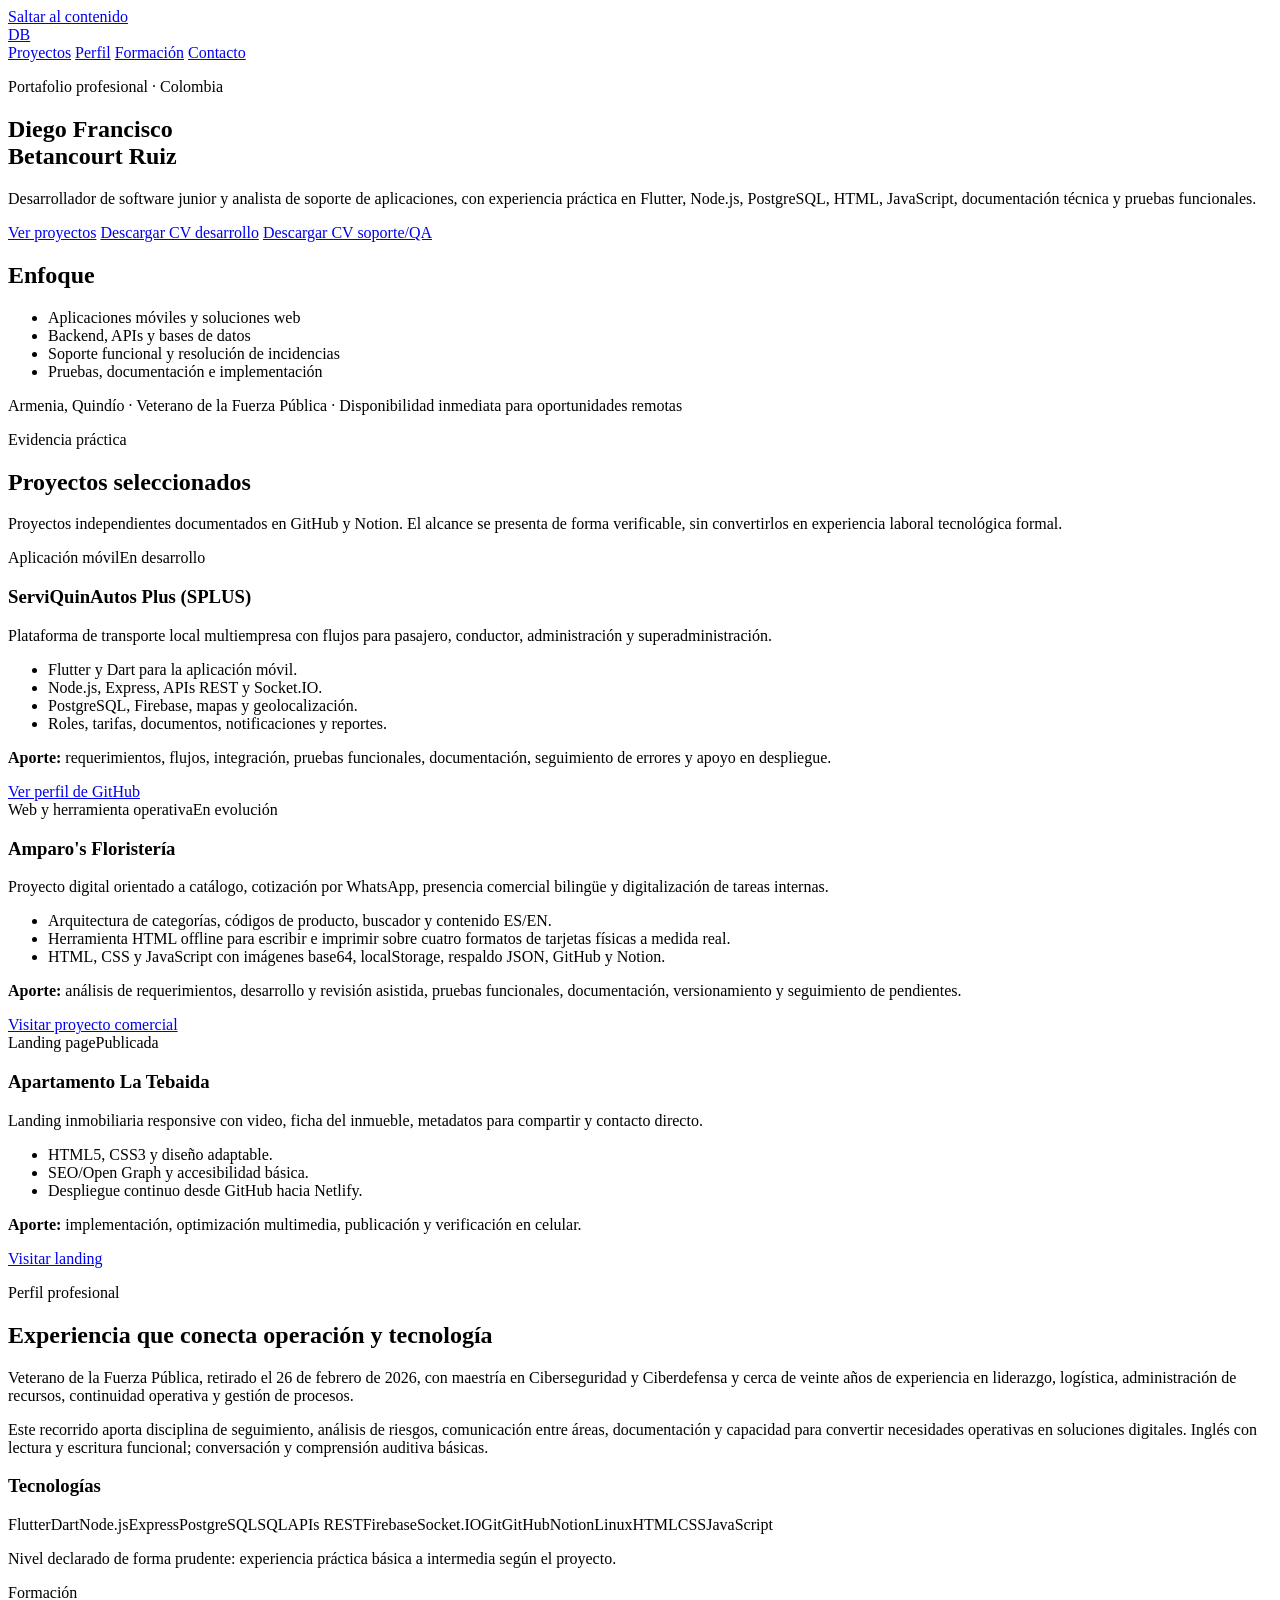
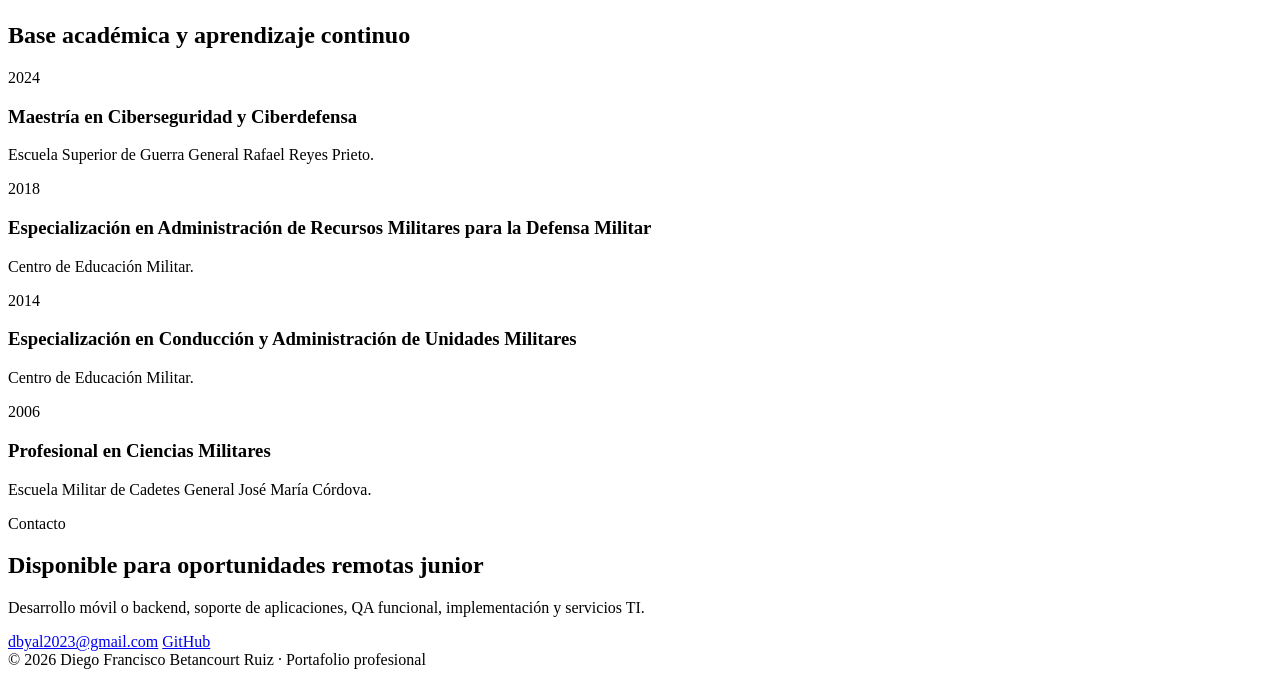
==== index.html @ d7eb8356 "Publicar portafolio en la raíz y actualizar perfil profesional" ====
<!doctype html>
<html lang="es">
<head>
  <meta charset="utf-8">
  <meta name="viewport" content="width=device-width, initial-scale=1">
  <meta name="description" content="Portafolio profesional de Diego Francisco Betancourt Ruiz: desarrollo de software junior, soporte de aplicaciones, QA funcional y proyectos digitales.">
  <meta name="robots" content="index,follow">
  <title>Diego Betancourt | Desarrollo de Software y Soporte de Aplicaciones</title>
  <link rel="stylesheet" href="styles.css">
</head>
<body>
  <a class="skip-link" href="#contenido">Saltar al contenido</a>
  <header class="hero">
    <nav class="nav container" aria-label="Navegación principal">
      <a class="brand" href="#inicio">DB</a>
      <div class="nav-links">
        <a href="#proyectos">Proyectos</a>
        <a href="#perfil">Perfil</a>
        <a href="#formacion">Formación</a>
        <a href="#contacto">Contacto</a>
      </div>
    </nav>
    <section id="inicio" class="container hero-grid">
      <div>
        <p class="eyebrow">Portafolio profesional · Colombia</p>
        <h1>Diego Francisco<br>Betancourt Ruiz</h1>
        <p class="lead">Desarrollador de software junior y analista de soporte de aplicaciones, con experiencia práctica en Flutter, Node.js, PostgreSQL, HTML, JavaScript, documentación técnica y pruebas funcionales.</p>
        <div class="actions">
          <a class="button primary" href="#proyectos">Ver proyectos</a>
          <a class="button secondary" href="portafolio_diego/assets/cv/Hoja_de_Vida_Diego_Desarrollo_Junior.pdf">Descargar CV desarrollo</a>
          <a class="button secondary" href="portafolio_diego/assets/cv/Hoja_de_Vida_Diego_Soporte_QA.pdf">Descargar CV soporte/QA</a>
        </div>
      </div>
      <aside class="summary-card" aria-label="Resumen profesional">
        <h2>Enfoque</h2>
        <ul>
          <li>Aplicaciones móviles y soluciones web</li>
          <li>Backend, APIs y bases de datos</li>
          <li>Soporte funcional y resolución de incidencias</li>
          <li>Pruebas, documentación e implementación</li>
        </ul>
        <p class="location">Armenia, Quindío · Veterano de la Fuerza Pública · Disponibilidad inmediata para oportunidades remotas</p>
      </aside>
    </section>
  </header>

  <main id="contenido">
    <section id="proyectos" class="section container">
      <div class="section-heading">
        <p class="eyebrow">Evidencia práctica</p>
        <h2>Proyectos seleccionados</h2>
        <p>Proyectos independientes documentados en GitHub y Notion. El alcance se presenta de forma verificable, sin convertirlos en experiencia laboral tecnológica formal.</p>
      </div>
      <div class="projects">
        <article class="project-card featured">
          <div class="project-topline"><span>Aplicación móvil</span><span>En desarrollo</span></div>
          <h3>ServiQuinAutos Plus (SPLUS)</h3>
          <p>Plataforma de transporte local multiempresa con flujos para pasajero, conductor, administración y superadministración.</p>
          <ul>
            <li>Flutter y Dart para la aplicación móvil.</li>
            <li>Node.js, Express, APIs REST y Socket.IO.</li>
            <li>PostgreSQL, Firebase, mapas y geolocalización.</li>
            <li>Roles, tarifas, documentos, notificaciones y reportes.</li>
          </ul>
          <p class="contribution"><strong>Aporte:</strong> requerimientos, flujos, integración, pruebas funcionales, documentación, seguimiento de errores y apoyo en despliegue.</p>
          <a href="https://github.com/bitagamesstudios" rel="noopener">Ver perfil de GitHub</a>
        </article>

        <article class="project-card">
          <div class="project-topline"><span>Web y herramienta operativa</span><span>En evolución</span></div>
          <h3>Amparo's Floristería</h3>
          <p>Proyecto digital orientado a catálogo, cotización por WhatsApp, presencia comercial bilingüe y digitalización de tareas internas.</p>
          <ul>
            <li>Arquitectura de categorías, códigos de producto, buscador y contenido ES/EN.</li>
            <li>Herramienta HTML offline para escribir e imprimir sobre cuatro formatos de tarjetas físicas a medida real.</li>
            <li>HTML, CSS y JavaScript con imágenes base64, localStorage, respaldo JSON, GitHub y Notion.</li>
          </ul>
          <p class="contribution"><strong>Aporte:</strong> análisis de requerimientos, desarrollo y revisión asistida, pruebas funcionales, documentación, versionamiento y seguimiento de pendientes.</p>
          <a href="https://www.amparosfloristeria.com" rel="noopener">Visitar proyecto comercial</a>
        </article>

        <article class="project-card">
          <div class="project-topline"><span>Landing page</span><span>Publicada</span></div>
          <h3>Apartamento La Tebaida</h3>
          <p>Landing inmobiliaria responsive con video, ficha del inmueble, metadatos para compartir y contacto directo.</p>
          <ul>
            <li>HTML5, CSS3 y diseño adaptable.</li>
            <li>SEO/Open Graph y accesibilidad básica.</li>
            <li>Despliegue continuo desde GitHub hacia Netlify.</li>
          </ul>
          <p class="contribution"><strong>Aporte:</strong> implementación, optimización multimedia, publicación y verificación en celular.</p>
          <a href="https://apto-tebaida.netlify.app" rel="noopener">Visitar landing</a>
        </article>
      </div>
    </section>

    <section id="perfil" class="section alt">
      <div class="container two-columns">
        <div>
          <p class="eyebrow">Perfil profesional</p>
          <h2>Experiencia que conecta operación y tecnología</h2>
          <p>Veterano de la Fuerza Pública, retirado el 26 de febrero de 2026, con maestría en Ciberseguridad y Ciberdefensa y cerca de veinte años de experiencia en liderazgo, logística, administración de recursos, continuidad operativa y gestión de procesos.</p>
          <p>Este recorrido aporta disciplina de seguimiento, análisis de riesgos, comunicación entre áreas, documentación y capacidad para convertir necesidades operativas en soluciones digitales. Inglés con lectura y escritura funcional; conversación y comprensión auditiva básicas.</p>
        </div>
        <div class="skills-panel">
          <h3>Tecnologías</h3>
          <div class="chips" aria-label="Tecnologías y habilidades">
            <span>Flutter</span><span>Dart</span><span>Node.js</span><span>Express</span><span>PostgreSQL</span><span>SQL</span><span>APIs REST</span><span>Firebase</span><span>Socket.IO</span><span>Git</span><span>GitHub</span><span>Notion</span><span>Linux</span><span>HTML</span><span>CSS</span><span>JavaScript</span>
          </div>
          <p class="note">Nivel declarado de forma prudente: experiencia práctica básica a intermedia según el proyecto.</p>
        </div>
      </div>
    </section>

    <section id="formacion" class="section container">
      <div class="section-heading">
        <p class="eyebrow">Formación</p>
        <h2>Base académica y aprendizaje continuo</h2>
      </div>
      <div class="timeline">
        <article><span>2024</span><div><h3>Maestría en Ciberseguridad y Ciberdefensa</h3><p>Escuela Superior de Guerra General Rafael Reyes Prieto.</p></div></article>
        <article><span>2018</span><div><h3>Especialización en Administración de Recursos Militares para la Defensa Militar</h3><p>Centro de Educación Militar.</p></div></article>
        <article><span>2014</span><div><h3>Especialización en Conducción y Administración de Unidades Militares</h3><p>Centro de Educación Militar.</p></div></article>
        <article><span>2006</span><div><h3>Profesional en Ciencias Militares</h3><p>Escuela Militar de Cadetes General José María Córdova.</p></div></article>
      </div>
    </section>

    <section id="contacto" class="section contact">
      <div class="container contact-card">
        <div>
          <p class="eyebrow">Contacto</p>
          <h2>Disponible para oportunidades remotas junior</h2>
          <p>Desarrollo móvil o backend, soporte de aplicaciones, QA funcional, implementación y servicios TI.</p>
        </div>
        <div class="actions">
          <a class="button primary" href="mailto:dbyal2023@gmail.com">dbyal2023@gmail.com</a>
          <a class="button secondary" href="https://github.com/bitagamesstudios" rel="noopener">GitHub</a>
        </div>
      </div>
    </section>
  </main>

  <footer class="footer"><div class="container">© 2026 Diego Francisco Betancourt Ruiz · Portafolio profesional</div></footer>
</body>
</html>
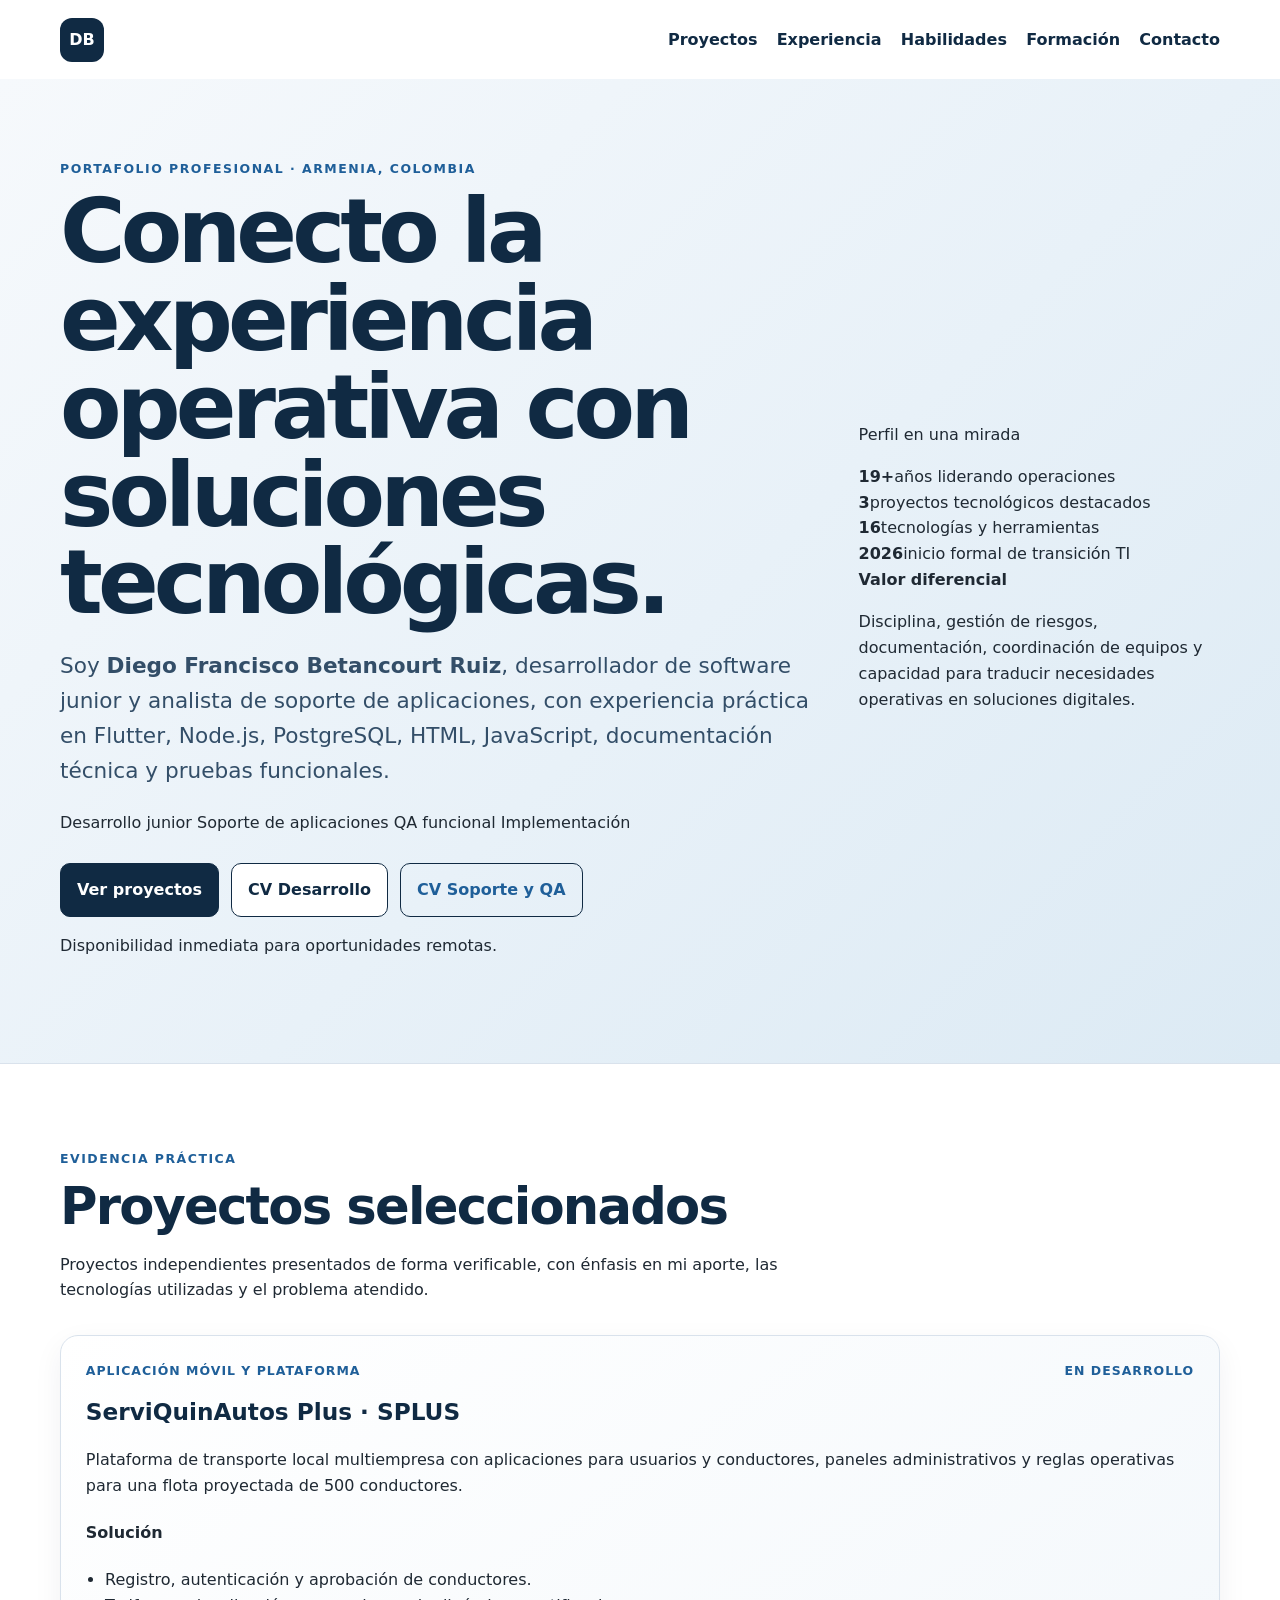
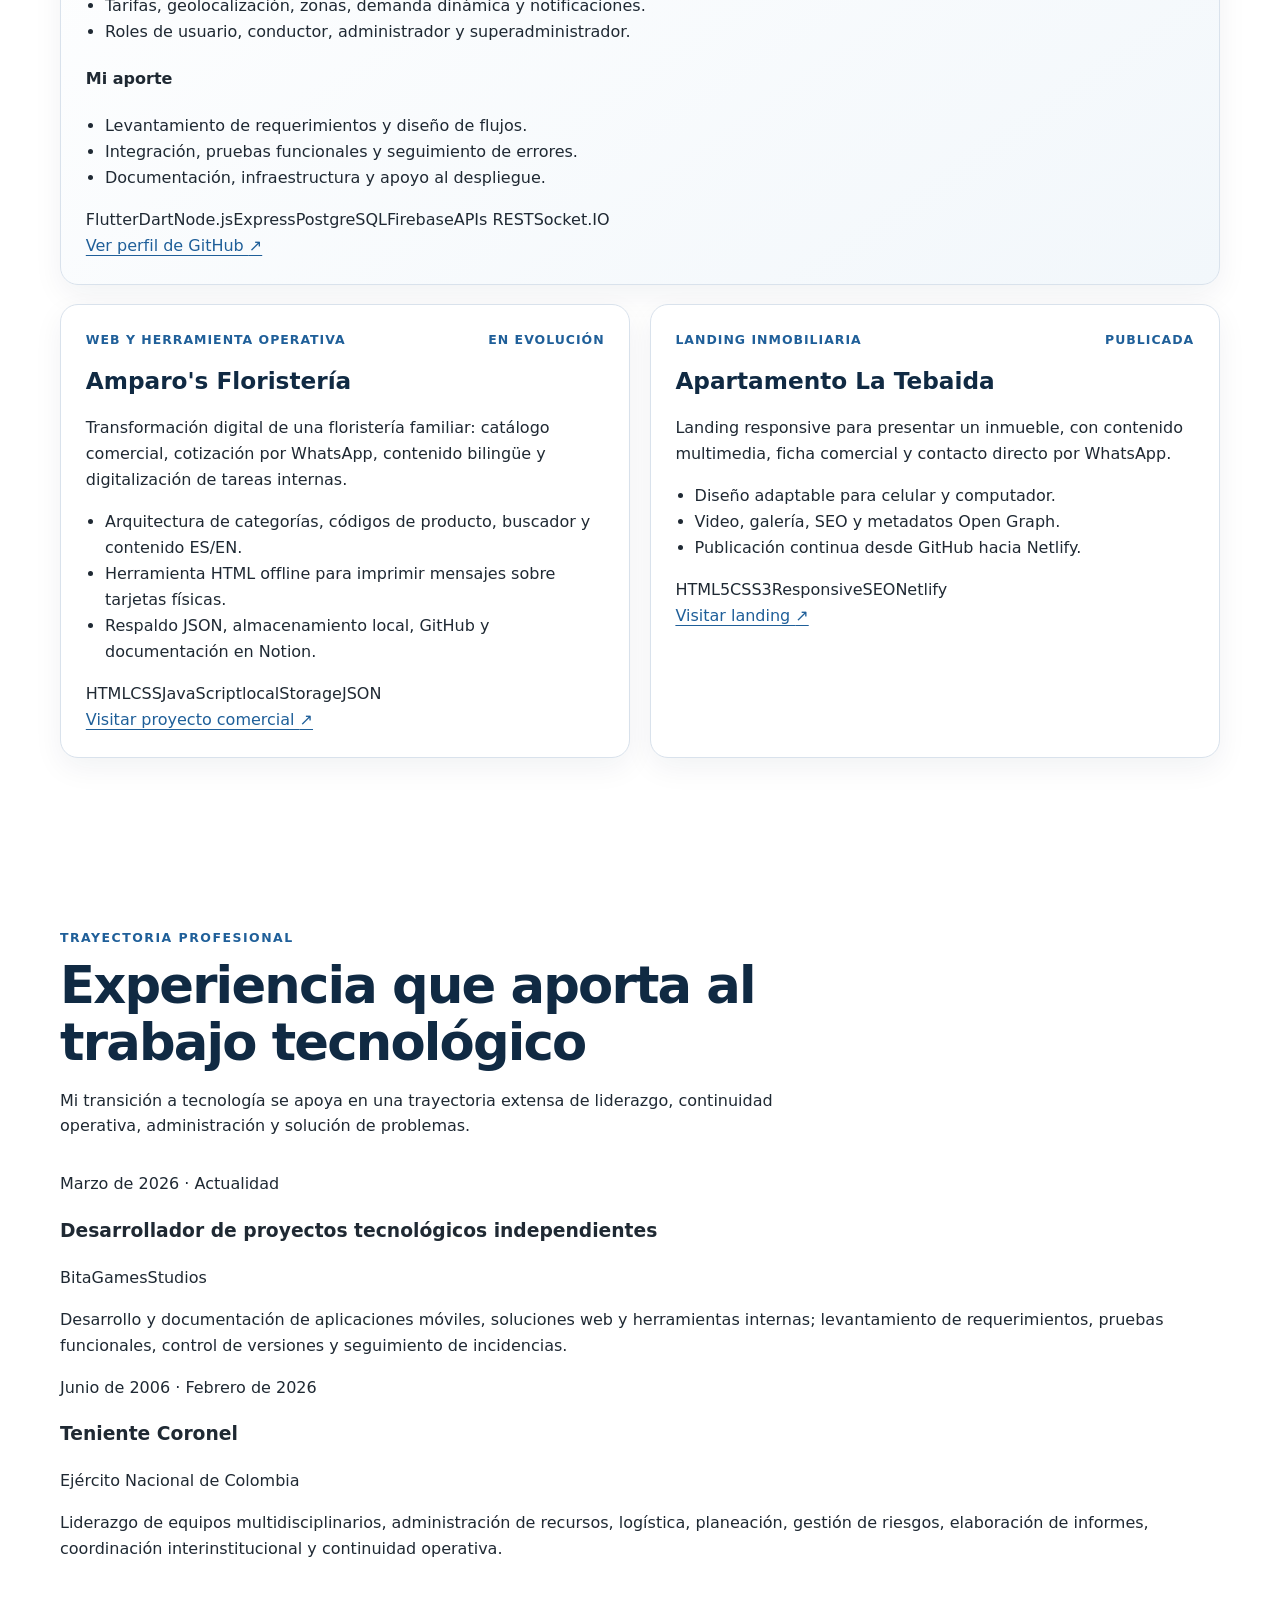
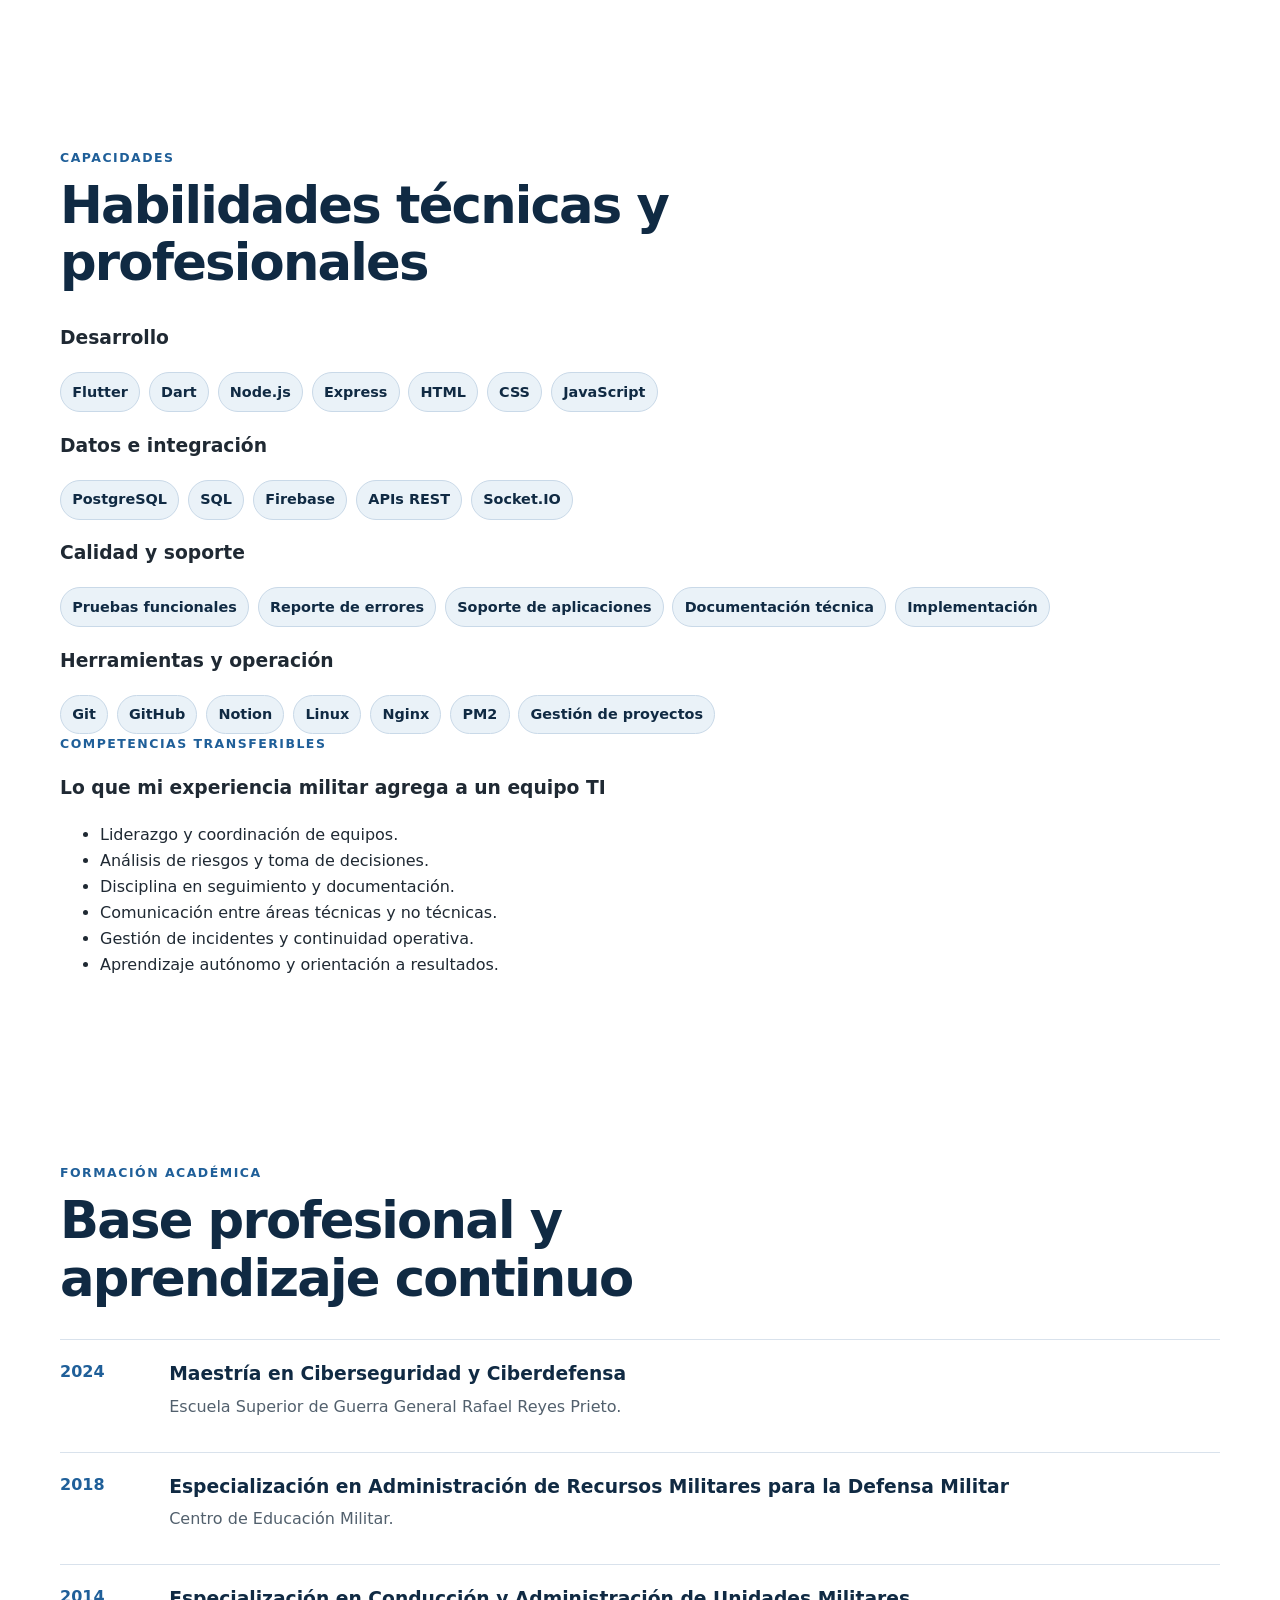
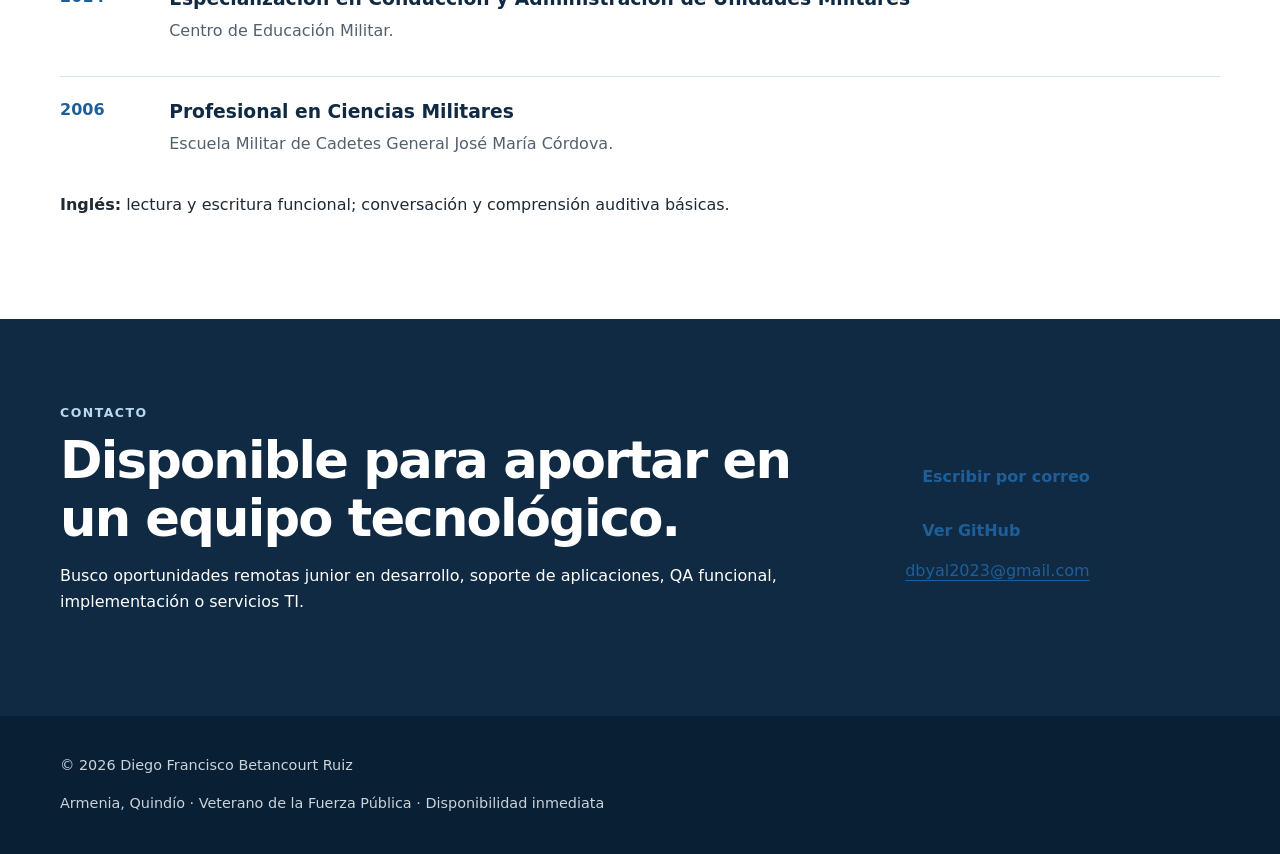
==== commit b9e51215: "Rediseñar portafolio profesional para búsqueda laboral TI" ====
--- a/index.html
+++ b/index.html
@@ -3,125 +3,209 @@
 <head>
   <meta charset="utf-8">
   <meta name="viewport" content="width=device-width, initial-scale=1">
-  <meta name="description" content="Portafolio profesional de Diego Francisco Betancourt Ruiz: desarrollo de software junior, soporte de aplicaciones, QA funcional y proyectos digitales.">
+  <meta name="description" content="Portafolio profesional de Diego Francisco Betancourt Ruiz: desarrollo de software junior, soporte de aplicaciones, QA funcional, implementación y proyectos digitales.">
+  <meta name="theme-color" content="#0b1324">
   <meta name="robots" content="index,follow">
-  <title>Diego Betancourt | Desarrollo de Software y Soporte de Aplicaciones</title>
+  <meta property="og:title" content="Diego Betancourt | Desarrollo, soporte y QA">
+  <meta property="og:description" content="Proyectos en Flutter, Node.js, PostgreSQL, HTML, JavaScript, soporte de aplicaciones y pruebas funcionales.">
+  <meta property="og:type" content="website">
+  <title>Diego Betancourt | Desarrollo, soporte y QA</title>
   <link rel="stylesheet" href="styles.css">
 </head>
 <body>
   <a class="skip-link" href="#contenido">Saltar al contenido</a>
-  <header class="hero">
+
+  <header class="site-header">
     <nav class="nav container" aria-label="Navegación principal">
-      <a class="brand" href="#inicio">DB</a>
+      <a class="brand" href="#inicio" aria-label="Inicio">DB</a>
       <div class="nav-links">
         <a href="#proyectos">Proyectos</a>
-        <a href="#perfil">Perfil</a>
+        <a href="#experiencia">Experiencia</a>
+        <a href="#habilidades">Habilidades</a>
         <a href="#formacion">Formación</a>
-        <a href="#contacto">Contacto</a>
+        <a class="nav-cta" href="#contacto">Contacto</a>
       </div>
     </nav>
-    <section id="inicio" class="container hero-grid">
-      <div>
-        <p class="eyebrow">Portafolio profesional · Colombia</p>
-        <h1>Diego Francisco<br>Betancourt Ruiz</h1>
-        <p class="lead">Desarrollador de software junior y analista de soporte de aplicaciones, con experiencia práctica en Flutter, Node.js, PostgreSQL, HTML, JavaScript, documentación técnica y pruebas funcionales.</p>
-        <div class="actions">
-          <a class="button primary" href="#proyectos">Ver proyectos</a>
-          <a class="button secondary" href="portafolio_diego/assets/cv/Hoja_de_Vida_Diego_Desarrollo_Junior.pdf">Descargar CV desarrollo</a>
-          <a class="button secondary" href="portafolio_diego/assets/cv/Hoja_de_Vida_Diego_Soporte_QA.pdf">Descargar CV soporte/QA</a>
-        </div>
-      </div>
-      <aside class="summary-card" aria-label="Resumen profesional">
-        <h2>Enfoque</h2>
-        <ul>
-          <li>Aplicaciones móviles y soluciones web</li>
-          <li>Backend, APIs y bases de datos</li>
-          <li>Soporte funcional y resolución de incidencias</li>
-          <li>Pruebas, documentación e implementación</li>
-        </ul>
-        <p class="location">Armenia, Quindío · Veterano de la Fuerza Pública · Disponibilidad inmediata para oportunidades remotas</p>
-      </aside>
-    </section>
   </header>
 
   <main id="contenido">
+    <section id="inicio" class="hero">
+      <div class="container hero-grid">
+        <div class="hero-copy">
+          <p class="eyebrow">Portafolio profesional · Armenia, Colombia</p>
+          <h1>Conecto la experiencia operativa con soluciones tecnológicas.</h1>
+          <p class="lead">Soy <strong>Diego Francisco Betancourt Ruiz</strong>, desarrollador de software junior y analista de soporte de aplicaciones, con experiencia práctica en Flutter, Node.js, PostgreSQL, HTML, JavaScript, documentación técnica y pruebas funcionales.</p>
+          <div class="hero-tags" aria-label="Áreas de interés">
+            <span>Desarrollo junior</span>
+            <span>Soporte de aplicaciones</span>
+            <span>QA funcional</span>
+            <span>Implementación</span>
+          </div>
+          <div class="actions">
+            <a class="button primary" href="#proyectos">Ver proyectos</a>
+            <a class="button secondary" href="portafolio_diego/assets/cv/Hoja_de_Vida_Diego_Desarrollo_Junior.pdf">CV Desarrollo</a>
+            <a class="button ghost" href="portafolio_diego/assets/cv/Hoja_de_Vida_Diego_Soporte_QA.pdf">CV Soporte y QA</a>
+          </div>
+          <p class="availability"><span aria-hidden="true"></span> Disponibilidad inmediata para oportunidades remotas.</p>
+        </div>
+
+        <aside class="hero-panel" aria-label="Resumen profesional">
+          <p class="panel-label">Perfil en una mirada</p>
+          <div class="metric-grid">
+            <div><strong>19+</strong><span>años liderando operaciones</span></div>
+            <div><strong>3</strong><span>proyectos tecnológicos destacados</span></div>
+            <div><strong>16</strong><span>tecnologías y herramientas</span></div>
+            <div><strong>2026</strong><span>inicio formal de transición TI</span></div>
+          </div>
+          <div class="panel-note">
+            <strong>Valor diferencial</strong>
+            <p>Disciplina, gestión de riesgos, documentación, coordinación de equipos y capacidad para traducir necesidades operativas en soluciones digitales.</p>
+          </div>
+        </aside>
+      </div>
+    </section>
+
     <section id="proyectos" class="section container">
       <div class="section-heading">
         <p class="eyebrow">Evidencia práctica</p>
         <h2>Proyectos seleccionados</h2>
-        <p>Proyectos independientes documentados en GitHub y Notion. El alcance se presenta de forma verificable, sin convertirlos en experiencia laboral tecnológica formal.</p>
-      </div>
+        <p>Proyectos independientes presentados de forma verificable, con énfasis en mi aporte, las tecnologías utilizadas y el problema atendido.</p>
+      </div>
+
       <div class="projects">
         <article class="project-card featured">
-          <div class="project-topline"><span>Aplicación móvil</span><span>En desarrollo</span></div>
-          <h3>ServiQuinAutos Plus (SPLUS)</h3>
-          <p>Plataforma de transporte local multiempresa con flujos para pasajero, conductor, administración y superadministración.</p>
-          <ul>
-            <li>Flutter y Dart para la aplicación móvil.</li>
-            <li>Node.js, Express, APIs REST y Socket.IO.</li>
-            <li>PostgreSQL, Firebase, mapas y geolocalización.</li>
-            <li>Roles, tarifas, documentos, notificaciones y reportes.</li>
-          </ul>
-          <p class="contribution"><strong>Aporte:</strong> requerimientos, flujos, integración, pruebas funcionales, documentación, seguimiento de errores y apoyo en despliegue.</p>
-          <a href="https://github.com/bitagamesstudios" rel="noopener">Ver perfil de GitHub</a>
+          <div class="project-topline"><span>Aplicación móvil y plataforma</span><span>En desarrollo</span></div>
+          <h3>ServiQuinAutos Plus · SPLUS</h3>
+          <p class="project-summary">Plataforma de transporte local multiempresa con aplicaciones para usuarios y conductores, paneles administrativos y reglas operativas para una flota proyectada de 500 conductores.</p>
+          <div class="project-columns">
+            <div>
+              <h4>Solución</h4>
+              <ul>
+                <li>Registro, autenticación y aprobación de conductores.</li>
+                <li>Tarifas, geolocalización, zonas, demanda dinámica y notificaciones.</li>
+                <li>Roles de usuario, conductor, administrador y superadministrador.</li>
+              </ul>
+            </div>
+            <div>
+              <h4>Mi aporte</h4>
+              <ul>
+                <li>Levantamiento de requerimientos y diseño de flujos.</li>
+                <li>Integración, pruebas funcionales y seguimiento de errores.</li>
+                <li>Documentación, infraestructura y apoyo al despliegue.</li>
+              </ul>
+            </div>
+          </div>
+          <div class="stack"><span>Flutter</span><span>Dart</span><span>Node.js</span><span>Express</span><span>PostgreSQL</span><span>Firebase</span><span>APIs REST</span><span>Socket.IO</span></div>
+          <a class="text-link" href="https://github.com/bitagamesstudios" target="_blank" rel="noopener noreferrer">Ver perfil de GitHub <span aria-hidden="true">↗</span></a>
         </article>
 
         <article class="project-card">
           <div class="project-topline"><span>Web y herramienta operativa</span><span>En evolución</span></div>
           <h3>Amparo's Floristería</h3>
-          <p>Proyecto digital orientado a catálogo, cotización por WhatsApp, presencia comercial bilingüe y digitalización de tareas internas.</p>
+          <p>Transformación digital de una floristería familiar: catálogo comercial, cotización por WhatsApp, contenido bilingüe y digitalización de tareas internas.</p>
           <ul>
             <li>Arquitectura de categorías, códigos de producto, buscador y contenido ES/EN.</li>
-            <li>Herramienta HTML offline para escribir e imprimir sobre cuatro formatos de tarjetas físicas a medida real.</li>
-            <li>HTML, CSS y JavaScript con imágenes base64, localStorage, respaldo JSON, GitHub y Notion.</li>
+            <li>Herramienta HTML offline para imprimir mensajes sobre tarjetas físicas.</li>
+            <li>Respaldo JSON, almacenamiento local, GitHub y documentación en Notion.</li>
           </ul>
-          <p class="contribution"><strong>Aporte:</strong> análisis de requerimientos, desarrollo y revisión asistida, pruebas funcionales, documentación, versionamiento y seguimiento de pendientes.</p>
-          <a href="https://www.amparosfloristeria.com" rel="noopener">Visitar proyecto comercial</a>
+          <div class="stack"><span>HTML</span><span>CSS</span><span>JavaScript</span><span>localStorage</span><span>JSON</span></div>
+          <a class="text-link" href="https://www.amparosfloristeria.com" target="_blank" rel="noopener noreferrer">Visitar proyecto comercial <span aria-hidden="true">↗</span></a>
         </article>
 
         <article class="project-card">
-          <div class="project-topline"><span>Landing page</span><span>Publicada</span></div>
+          <div class="project-topline"><span>Landing inmobiliaria</span><span>Publicada</span></div>
           <h3>Apartamento La Tebaida</h3>
-          <p>Landing inmobiliaria responsive con video, ficha del inmueble, metadatos para compartir y contacto directo.</p>
+          <p>Landing responsive para presentar un inmueble, con contenido multimedia, ficha comercial y contacto directo por WhatsApp.</p>
           <ul>
-            <li>HTML5, CSS3 y diseño adaptable.</li>
-            <li>SEO/Open Graph y accesibilidad básica.</li>
-            <li>Despliegue continuo desde GitHub hacia Netlify.</li>
+            <li>Diseño adaptable para celular y computador.</li>
+            <li>Video, galería, SEO y metadatos Open Graph.</li>
+            <li>Publicación continua desde GitHub hacia Netlify.</li>
           </ul>
-          <p class="contribution"><strong>Aporte:</strong> implementación, optimización multimedia, publicación y verificación en celular.</p>
-          <a href="https://apto-tebaida.netlify.app" rel="noopener">Visitar landing</a>
-        </article>
-      </div>
-    </section>
-
-    <section id="perfil" class="section alt">
-      <div class="container two-columns">
+          <div class="stack"><span>HTML5</span><span>CSS3</span><span>Responsive</span><span>SEO</span><span>Netlify</span></div>
+          <a class="text-link" href="https://apto-tebaida.netlify.app" target="_blank" rel="noopener noreferrer">Visitar landing <span aria-hidden="true">↗</span></a>
+        </article>
+      </div>
+    </section>
+
+    <section id="experiencia" class="section section-dark">
+      <div class="container">
+        <div class="section-heading light">
+          <p class="eyebrow">Trayectoria profesional</p>
+          <h2>Experiencia que aporta al trabajo tecnológico</h2>
+          <p>Mi transición a tecnología se apoya en una trayectoria extensa de liderazgo, continuidad operativa, administración y solución de problemas.</p>
+        </div>
+
+        <div class="experience-grid">
+          <article class="experience-card">
+            <p class="date">Marzo de 2026 · Actualidad</p>
+            <h3>Desarrollador de proyectos tecnológicos independientes</h3>
+            <p class="company">BitaGamesStudios</p>
+            <p>Desarrollo y documentación de aplicaciones móviles, soluciones web y herramientas internas; levantamiento de requerimientos, pruebas funcionales, control de versiones y seguimiento de incidencias.</p>
+          </article>
+          <article class="experience-card">
+            <p class="date">Junio de 2006 · Febrero de 2026</p>
+            <h3>Teniente Coronel</h3>
+            <p class="company">Ejército Nacional de Colombia</p>
+            <p>Liderazgo de equipos multidisciplinarios, administración de recursos, logística, planeación, gestión de riesgos, elaboración de informes, coordinación interinstitucional y continuidad operativa.</p>
+          </article>
+        </div>
+      </div>
+    </section>
+
+    <section id="habilidades" class="section container">
+      <div class="section-heading">
+        <p class="eyebrow">Capacidades</p>
+        <h2>Habilidades técnicas y profesionales</h2>
+      </div>
+
+      <div class="skills-grid">
+        <article class="skill-card">
+          <h3>Desarrollo</h3>
+          <div class="chips"><span>Flutter</span><span>Dart</span><span>Node.js</span><span>Express</span><span>HTML</span><span>CSS</span><span>JavaScript</span></div>
+        </article>
+        <article class="skill-card">
+          <h3>Datos e integración</h3>
+          <div class="chips"><span>PostgreSQL</span><span>SQL</span><span>Firebase</span><span>APIs REST</span><span>Socket.IO</span></div>
+        </article>
+        <article class="skill-card">
+          <h3>Calidad y soporte</h3>
+          <div class="chips"><span>Pruebas funcionales</span><span>Reporte de errores</span><span>Soporte de aplicaciones</span><span>Documentación técnica</span><span>Implementación</span></div>
+        </article>
+        <article class="skill-card">
+          <h3>Herramientas y operación</h3>
+          <div class="chips"><span>Git</span><span>GitHub</span><span>Notion</span><span>Linux</span><span>Nginx</span><span>PM2</span><span>Gestión de proyectos</span></div>
+        </article>
+      </div>
+
+      <div class="transferable">
         <div>
-          <p class="eyebrow">Perfil profesional</p>
-          <h2>Experiencia que conecta operación y tecnología</h2>
-          <p>Veterano de la Fuerza Pública, retirado el 26 de febrero de 2026, con maestría en Ciberseguridad y Ciberdefensa y cerca de veinte años de experiencia en liderazgo, logística, administración de recursos, continuidad operativa y gestión de procesos.</p>
-          <p>Este recorrido aporta disciplina de seguimiento, análisis de riesgos, comunicación entre áreas, documentación y capacidad para convertir necesidades operativas en soluciones digitales. Inglés con lectura y escritura funcional; conversación y comprensión auditiva básicas.</p>
-        </div>
-        <div class="skills-panel">
-          <h3>Tecnologías</h3>
-          <div class="chips" aria-label="Tecnologías y habilidades">
-            <span>Flutter</span><span>Dart</span><span>Node.js</span><span>Express</span><span>PostgreSQL</span><span>SQL</span><span>APIs REST</span><span>Firebase</span><span>Socket.IO</span><span>Git</span><span>GitHub</span><span>Notion</span><span>Linux</span><span>HTML</span><span>CSS</span><span>JavaScript</span>
-          </div>
-          <p class="note">Nivel declarado de forma prudente: experiencia práctica básica a intermedia según el proyecto.</p>
-        </div>
-      </div>
-    </section>
-
-    <section id="formacion" class="section container">
-      <div class="section-heading">
-        <p class="eyebrow">Formación</p>
-        <h2>Base académica y aprendizaje continuo</h2>
-      </div>
-      <div class="timeline">
-        <article><span>2024</span><div><h3>Maestría en Ciberseguridad y Ciberdefensa</h3><p>Escuela Superior de Guerra General Rafael Reyes Prieto.</p></div></article>
-        <article><span>2018</span><div><h3>Especialización en Administración de Recursos Militares para la Defensa Militar</h3><p>Centro de Educación Militar.</p></div></article>
-        <article><span>2014</span><div><h3>Especialización en Conducción y Administración de Unidades Militares</h3><p>Centro de Educación Militar.</p></div></article>
-        <article><span>2006</span><div><h3>Profesional en Ciencias Militares</h3><p>Escuela Militar de Cadetes General José María Córdova.</p></div></article>
+          <p class="eyebrow">Competencias transferibles</p>
+          <h3>Lo que mi experiencia militar agrega a un equipo TI</h3>
+        </div>
+        <ul>
+          <li>Liderazgo y coordinación de equipos.</li>
+          <li>Análisis de riesgos y toma de decisiones.</li>
+          <li>Disciplina en seguimiento y documentación.</li>
+          <li>Comunicación entre áreas técnicas y no técnicas.</li>
+          <li>Gestión de incidentes y continuidad operativa.</li>
+          <li>Aprendizaje autónomo y orientación a resultados.</li>
+        </ul>
+      </div>
+    </section>
+
+    <section id="formacion" class="section section-soft">
+      <div class="container">
+        <div class="section-heading">
+          <p class="eyebrow">Formación académica</p>
+          <h2>Base profesional y aprendizaje continuo</h2>
+        </div>
+        <div class="timeline">
+          <article><span>2024</span><div><h3>Maestría en Ciberseguridad y Ciberdefensa</h3><p>Escuela Superior de Guerra General Rafael Reyes Prieto.</p></div></article>
+          <article><span>2018</span><div><h3>Especialización en Administración de Recursos Militares para la Defensa Militar</h3><p>Centro de Educación Militar.</p></div></article>
+          <article><span>2014</span><div><h3>Especialización en Conducción y Administración de Unidades Militares</h3><p>Centro de Educación Militar.</p></div></article>
+          <article><span>2006</span><div><h3>Profesional en Ciencias Militares</h3><p>Escuela Militar de Cadetes General José María Córdova.</p></div></article>
+        </div>
+        <p class="language-note"><strong>Inglés:</strong> lectura y escritura funcional; conversación y comprensión auditiva básicas.</p>
       </div>
     </section>
 
@@ -129,17 +213,23 @@
       <div class="container contact-card">
         <div>
           <p class="eyebrow">Contacto</p>
-          <h2>Disponible para oportunidades remotas junior</h2>
-          <p>Desarrollo móvil o backend, soporte de aplicaciones, QA funcional, implementación y servicios TI.</p>
-        </div>
-        <div class="actions">
-          <a class="button primary" href="mailto:dbyal2023@gmail.com">dbyal2023@gmail.com</a>
-          <a class="button secondary" href="https://github.com/bitagamesstudios" rel="noopener">GitHub</a>
+          <h2>Disponible para aportar en un equipo tecnológico.</h2>
+          <p>Busco oportunidades remotas junior en desarrollo, soporte de aplicaciones, QA funcional, implementación o servicios TI.</p>
+        </div>
+        <div class="contact-actions">
+          <a class="button light" href="mailto:dbyal2023@gmail.com">Escribir por correo</a>
+          <a class="button outline-light" href="https://github.com/bitagamesstudios" target="_blank" rel="noopener noreferrer">Ver GitHub</a>
+          <a class="contact-email" href="mailto:dbyal2023@gmail.com">dbyal2023@gmail.com</a>
         </div>
       </div>
     </section>
   </main>
 
-  <footer class="footer"><div class="container">© 2026 Diego Francisco Betancourt Ruiz · Portafolio profesional</div></footer>
+  <footer class="footer">
+    <div class="container footer-content">
+      <p>© 2026 Diego Francisco Betancourt Ruiz</p>
+      <p>Armenia, Quindío · Veterano de la Fuerza Pública · Disponibilidad inmediata</p>
+    </div>
+  </footer>
 </body>
-</html>
+</html>
--- a/styles.css
+++ b/styles.css
@@ -0,0 +1,5 @@
+:root{--navy:#102a43;--blue:#1f5f99;--sky:#eaf2f8;--ink:#1f2933;--muted:#52606d;--line:#d9e2ec;--white:#fff;--max:1160px}
+*{box-sizing:border-box}html{scroll-behavior:smooth}body{margin:0;font-family:Inter,ui-sans-serif,system-ui,-apple-system,BlinkMacSystemFont,"Segoe UI",sans-serif;color:var(--ink);line-height:1.62;background:#fff}a{color:var(--blue);text-underline-offset:4px}a:focus-visible,button:focus-visible{outline:3px solid #f2b33d;outline-offset:3px}.container{width:min(var(--max),calc(100% - 2rem));margin-inline:auto}.skip-link{position:absolute;left:-9999px;top:0;background:#fff;padding:.75rem;z-index:99}.skip-link:focus{left:1rem;top:1rem}.hero{background:linear-gradient(135deg,#f6f9fc 0%,#e8f1f8 55%,#dceaf4 100%);border-bottom:1px solid var(--line)}.nav{display:flex;align-items:center;justify-content:space-between;padding:1.1rem 0}.brand{display:grid;place-items:center;width:44px;height:44px;border-radius:12px;background:var(--navy);color:#fff;font-weight:800;text-decoration:none}.nav-links{display:flex;gap:1.2rem;flex-wrap:wrap}.nav-links a{text-decoration:none;color:var(--navy);font-weight:650}.hero-grid{display:grid;grid-template-columns:minmax(0,1.35fr) minmax(280px,.65fr);gap:3rem;align-items:center;padding:5rem 0 5.5rem}.eyebrow{text-transform:uppercase;letter-spacing:.12em;font-size:.78rem;font-weight:800;color:var(--blue);margin:0 0 .55rem}.hero h1{font-size:clamp(2.8rem,7vw,5.8rem);line-height:.98;letter-spacing:-.055em;color:var(--navy);margin:.25rem 0 1.3rem}.lead{font-size:clamp(1.05rem,2vw,1.35rem);max-width:800px;color:#334e68}.actions{display:flex;gap:.75rem;flex-wrap:wrap;margin-top:1.7rem}.button{display:inline-flex;align-items:center;justify-content:center;padding:.82rem 1rem;border-radius:10px;font-weight:760;text-decoration:none;border:1px solid var(--navy);transition:.2s ease}.button:hover{transform:translateY(-2px)}.button.primary{background:var(--navy);color:#fff}.button.secondary{background:#fff;color:var(--navy)}.summary-card{background:#fff;border:1px solid var(--line);border-radius:20px;padding:1.6rem;box-shadow:0 20px 50px rgba(16,42,67,.1)}.summary-card h2{color:var(--navy);margin-top:0}.summary-card ul{padding-left:1.2rem}.location{margin-top:1.25rem;padding-top:1rem;border-top:1px solid var(--line);color:var(--muted);font-size:.94rem}.section{padding:5.3rem 0}.section.alt{background:#f6f8fa}.section-heading{max-width:780px;margin-bottom:2rem}.section h2{font-size:clamp(2rem,4vw,3.2rem);line-height:1.12;letter-spacing:-.035em;color:var(--navy);margin:.2rem 0 1rem}.projects{display:grid;grid-template-columns:repeat(12,1fr);gap:1.2rem}.project-card{grid-column:span 6;border:1px solid var(--line);border-radius:18px;padding:1.55rem;background:#fff;box-shadow:0 10px 30px rgba(16,42,67,.06)}.project-card.featured{grid-column:span 12;background:linear-gradient(145deg,#fff,#f2f7fb)}.project-topline{display:flex;justify-content:space-between;gap:1rem;color:var(--blue);font-weight:800;font-size:.78rem;text-transform:uppercase;letter-spacing:.08em}.project-card h3{font-size:1.45rem;color:var(--navy);margin:.75rem 0}.project-card ul{padding-left:1.2rem}.contribution{border-left:3px solid var(--blue);padding-left:.9rem;color:#334e68}.two-columns{display:grid;grid-template-columns:1fr 1fr;gap:3rem;align-items:start}.skills-panel{border:1px solid var(--line);border-radius:18px;padding:1.5rem;background:#fff}.skills-panel h3{margin-top:0;color:var(--navy)}.chips{display:flex;flex-wrap:wrap;gap:.55rem}.chips span{background:var(--sky);border:1px solid #c9d9e8;padding:.45rem .7rem;border-radius:999px;font-size:.9rem;font-weight:700;color:var(--navy)}.note{font-size:.9rem;color:var(--muted)}.timeline{display:grid;gap:.8rem}.timeline article{display:grid;grid-template-columns:90px 1fr;gap:1.2rem;border-top:1px solid var(--line);padding:1.2rem 0}.timeline article>span{font-weight:850;color:var(--blue)}.timeline h3{margin:0;color:var(--navy)}.timeline p{margin:.25rem 0 0;color:var(--muted)}.contact{background:var(--navy);color:#fff}.contact-card{display:flex;justify-content:space-between;align-items:center;gap:2rem}.contact h2{color:#fff;margin-bottom:.5rem}.contact .eyebrow{color:#b9d7ef}.contact .button.secondary{border-color:#fff}.footer{background:#091f33;color:#c9d3dc;padding:1.5rem 0;font-size:.9rem}
+@media(max-width:820px){.hero-grid,.two-columns{grid-template-columns:1fr}.hero-grid{padding:3.5rem 0}.nav{align-items:flex-start}.nav-links{justify-content:flex-end}.project-card,.project-card.featured{grid-column:span 12}.contact-card{align-items:flex-start;flex-direction:column}.section{padding:4rem 0}}
+@media(max-width:520px){.nav-links{gap:.7rem;font-size:.88rem}.hero h1{font-size:2.8rem}.timeline article{grid-template-columns:1fr;gap:.2rem}.button{width:100%}}
+@media(prefers-reduced-motion:reduce){html{scroll-behavior:auto}.button{transition:none}.button:hover{transform:none}}
